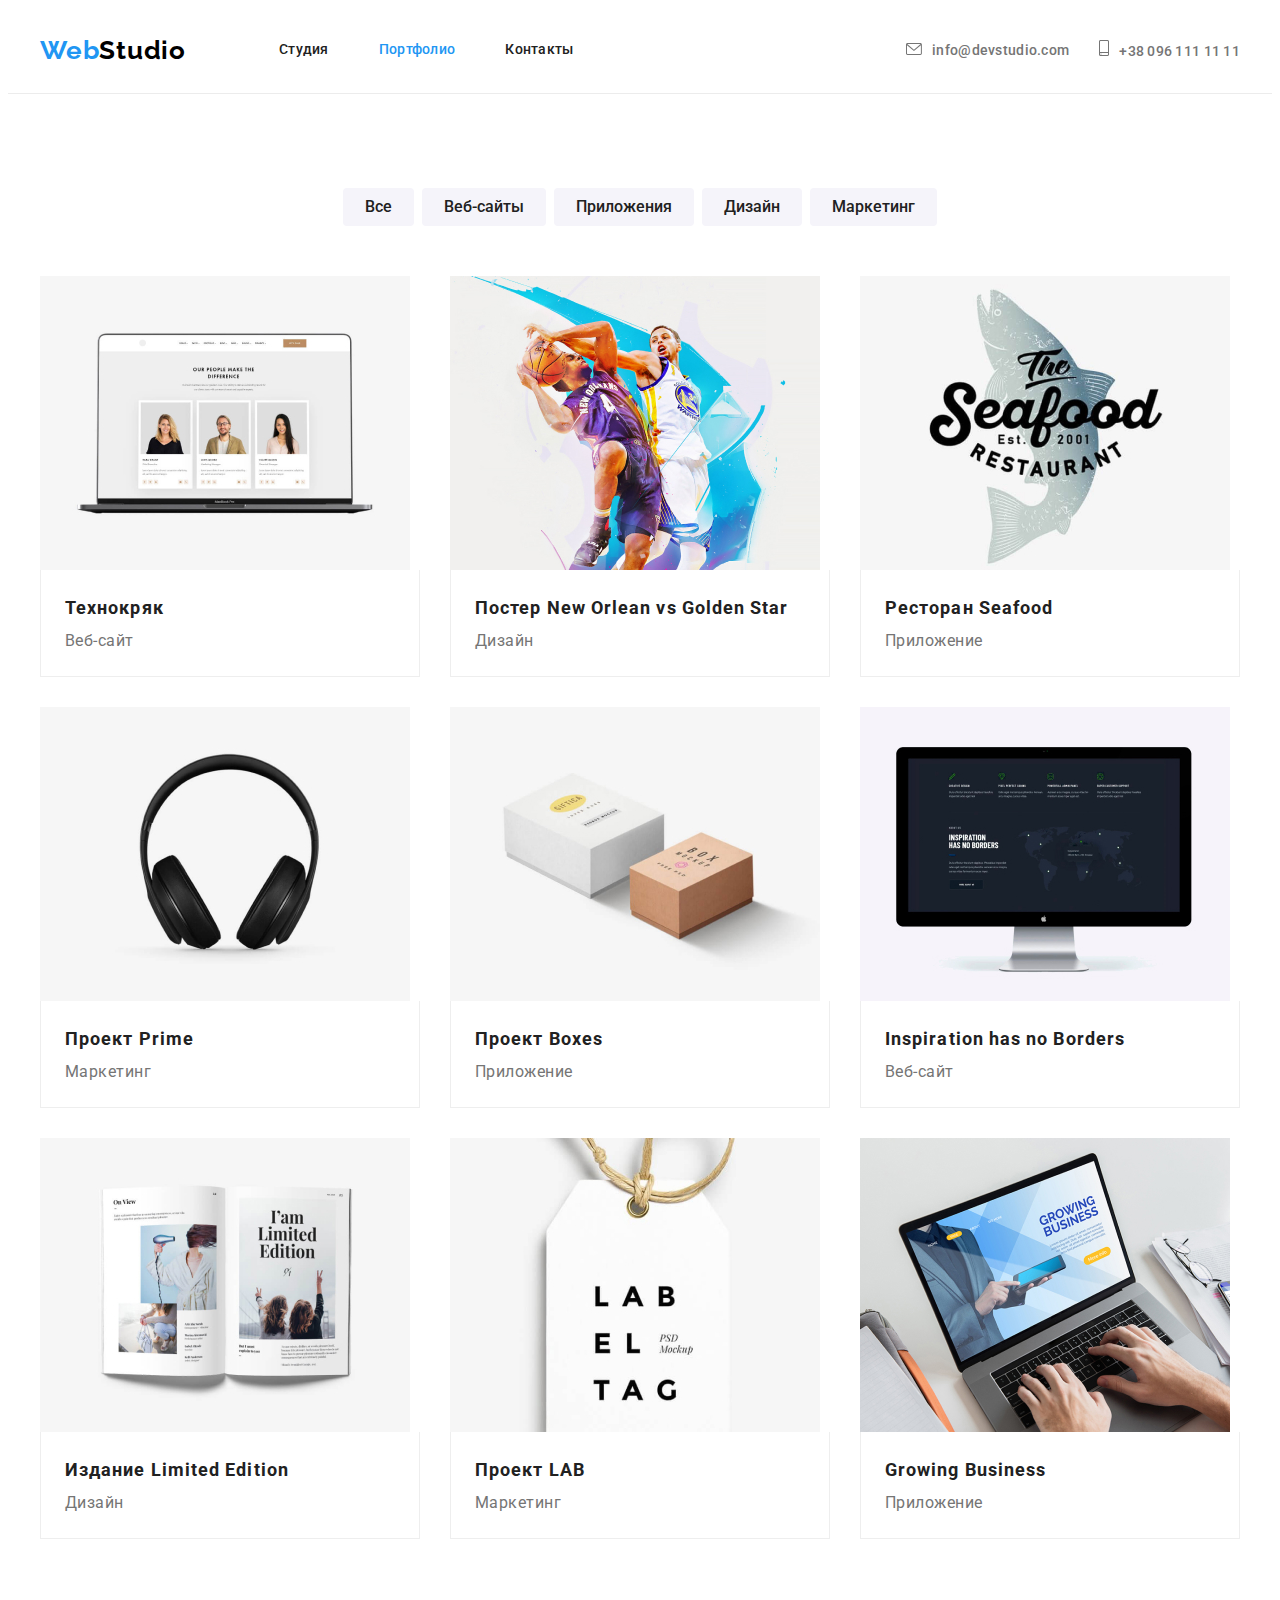
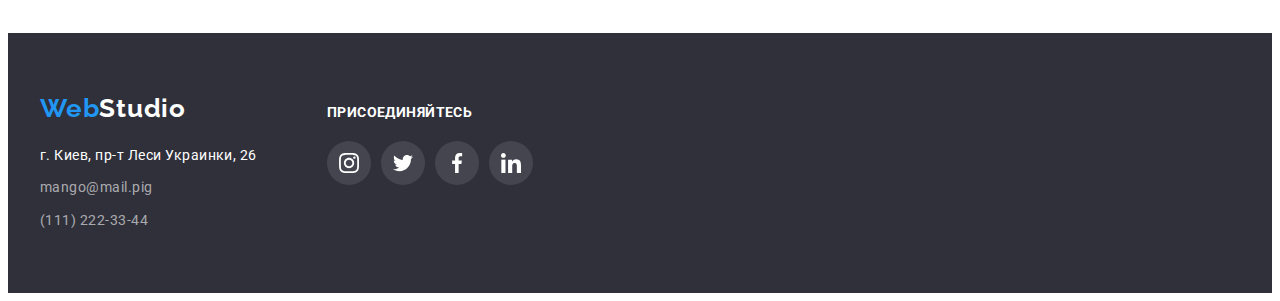
==== portfolio.html @ 0030f6b6 "hw-05.v1.0" ====
<!DOCTYPE html>
<html lang="ru">
  <head>
    <meta charset="UTF-8" />
    <meta http-equiv="X-UA-Compatible" content="IE=edge" />
    <meta name="viewport" content="width=device-width, initial-scale=1.0" />
    <title>Портфолио</title>
    <!-- шрифт шрифт Raleway 700 Roboto 400, 500, 700 и 900. -->
    <link rel="preconnect" href="https://fonts.googleapis.com" />
    <link rel="preconnect" href="https://fonts.gstatic.com" crossorigin />
    <link
      href="https://fonts.googleapis.com/css2?family=Raleway:wght@700&family=Roboto:wght@400;500;700;900&display=swap"
      rel="stylesheet"
    />
    <link rel="stylesheet" href="https://cdnjs.cloudflare.com/ajax/libs/modern-normalize/1.1.0/modern-normalize.min.css"
      integrity="sha512-wpPYUAdjBVSE4KJnH1VR1HeZfpl1ub8YT/NKx4PuQ5NmX2tKuGu6U/JRp5y+Y8XG2tV+wKQpNHVUX03MfMFn9Q=="
      crossorigin="anonymous" referrerpolicy="no-referrer" 
    />
    <!-- стили css -->
    <link href=css/styles.css rel=stylesheet>
  </head>
  <body>
    <header class="header">
      <div class="container header-container">
        <nav class="nav">
          <a class="logo link" href="./index.html"
            ><span class="logo-accent">Web</span>Studio</a
          >
          <ul class="nav-list list link">
            <li class="header-item">
              <a class="nav-link link" href="./index.html"> Студия </a>
            </li>
            <li class="header-item">
              <a class="nav-link current link" href="./portfolio.html">
                Портфолио
              </a>
            </li>
            <li class="header-item">
              <a class="nav-link link" href="Контакты"> Контакты </a>
            </li>
          </ul>
        </nav>
        <ul class="header-list list link">
          <li class="header-item-mail">
            <a class="header-mail link" href="mailto:info@devstudio.com">
              <svg class="icon-header-mail" width="16" height="12">
                <use href="./images/icons.svg#icon-envelope"></use>
              </svg>info@devstudio.com</a>
          </li>
          <li class="header-item-tel">
        
            <a class="header-tel link" href="tel:+380961111111">
              <svg class="icon-header-tel" width="10" height="16">
                <use href="./images/icons.svg#icon-smartphone"></use>
              </svg>+38 096 111 11 11</a>
          </li>
        </ul>
      </div>
    </header>

    <main>
      <section class="projects section">
        <div class="container filter">
          <h1></h1>
          <ul class="filter-list list">
            <li class="filter-list-item">
              <button class="button-filter" type="button">Все</button>
            </li>
            <li class="filter-list-item">
              <button class="button-filter" type="button">Веб-сайты</button>
            </li>
            <li class="filter-list-item">
              <button class="button-filter" type="button">Приложения</button>
            </li>
            <li class="filter-list-item">
              <button class="button-filter" type="button">Дизайн</button>
            </li>
            <li class="filter-list-item">
              <button class="button-filter" type="button">Маркетинг</button>
            </li>
          </ul>

          <!-- -------PROJECTS----- -->
          <h2 class="projects-title"></h2>
          <ul class="projects-list list">
            <li class="projects-item">
              <a class="projects-item-link link" href="">
              <img
                src="./portfolio/pr1.jpg"
                alt="ноутбук с изображением членов команды"
              />
              <div class="projects-item-content">
                <h3 class="projects-subtitle">Технокряк</h3>
                <p class="projects-text">Веб-сайт</p>
              </div>
              </a>
            </li>
            <li class="projects-item">
              <a class="projects-item-link link" href="">
              <img
                src="./portfolio/pr2.jpg"
                alt="два баскетболиста борются за мяч"
              />
              <div class="projects-item-content">
                <h3 class="projects-subtitle">
                  Постер New Orlean vs Golden Star
                </h3>
                <p class="projects-text">Дизайн</p>
              </div></a>
            </li>
            <li class="projects-item">
              <a class="projects-item-link link" href="">
              <img
                src="./portfolio/pr3.jpg"
                alt="лого ресторана с изобржением рыбы"
              />
              <div class="projects-item-content">
                <h3 class="projects-subtitle">Ресторан Seafood</h3>
                <p class="projects-text">Приложение</p>
              </div></a>
            </li>
            <li class="projects-item">
              <a class="projects-item-link link" href="">
              <img src="./portfolio/pr4.jpg" alt="черные студийные наушники" />
              <div class="projects-item-content">
                <h3 class="projects-subtitle">Проект Prime</h3>
                <p class="projects-text">Маркетинг</p>
              </div></a>
            </li>
            <li class="projects-item">
              <a class="projects-item-link link" href="">
              <img src="./portfolio/pr5.jpg" alt="две коробки" />
              <div class="projects-item-content">
                <h3 class="projects-subtitle">Проект Boxes</h3>
                <p class="projects-text">Приложение</p>
              </div></a>
            </li>
            <li class="projects-item">
              <a class="projects-item-link link" href="">
              <img src="./portfolio/pr6.jpg" alt="монитор с показаным сайтом" />
              <div class="projects-item-content">
                <h3 class="projects-subtitle">Inspiration has no Borders</h3>
                <p class="projects-text">Веб-сайт</p>
              </div></a>
            </li>
            <li class="projects-item">
              <a class="projects-item-link link" href="">
              <img
                src="./portfolio/pr7.jpg"
                alt="открытая книга с названием издания"
              />
              <div class="projects-item-content">
                <h3 class="projects-subtitle">Издание Limited Edition</h3>
                <p class="projects-text">Дизайн</p>
              </div></a>
            </li>
            <li class="projects-item">
              <a class="projects-item-link link" href="">
              <img src="./portfolio/pr8.jpg" alt="бирка проэкта" />
              <div class="projects-item-content">
                <h3 class="projects-subtitle">Проект LAB</h3>
                <p class="projects-text">Маркетинг</p>
              </div></a>
            </li>
            <li class="projects-item">
              <a class="projects-item-link link" href="">
              <img
                src="./portfolio/pr9.jpg"
                alt="ноутбук с загруженым прилоением на экранеи "
              />
              <div class="projects-item-content">
                <h3 class="projects-subtitle">Growing Business</h3>
                <p class="projects-text">Приложение</p>
              </div></a>
            </li>
          </ul>
        </div>
      </section>
    </main>

    <!--Подвал-->
    <footer class="footer">
      <div class="container footer-container">
        <!-- Лого -->
        <div class="footer-container-logo">
          <a class="logo-footer link" href="./index.html"><span class="logo-accent">Web</span>Studio</a>
    
          <address class="address">
            <p class="address-text">г. Киев, пр-т Леси Украинки, 26</p>
            <a class="address-mail link" href="malito:mango@mail.pig">mango@mail.pig</a>
    
            <a class="address-tel link" href="tel:(111)222-33-44">(111) 222-33-44</a>
          </address>
        </div>
    
        <!-- footer social -->
        <div class="footer-social">
          <p class="footer-text">присоединяйтесь</p>
          <ul class="footer-list list">
            <li class="footer-social-item">
              <a href="" class="footer-social-link">
                <svg class="footer-social-icon" width="20" height="20">
                  <use href="./images/icons.svg#icon-instagram"></use>
                </svg>
    
              </a>
            </li>
    
            <li class="footer-social-item">
              <a href="" class="footer-social-link">
                <svg class="footer-social-icon" width="20" height="20">
                  <use href="./images/icons.svg#icon-twitter"></use>
                </svg>
    
              </a>
            </li>
    
            <li class="footer-social-item">
              <a href="" class="footer-social-link">
                <svg class="footer-social-icon" width="20" height="20">
                  <use href="./images/icons.svg#icon-facebook"></use>
                </svg>
    
              </a>
            </li>
    
            <li class="footer-social-item">
              <a href="" class="footer-social-link">
                <svg class="footer-social-icon" width="20" height="20">
                  <use href="./images/icons.svg#icon-linkedin"></use>
                </svg>
    
              </a>
            </li>
          </ul>
        </div>
      </div>
    </footer>
  </body>
</html>
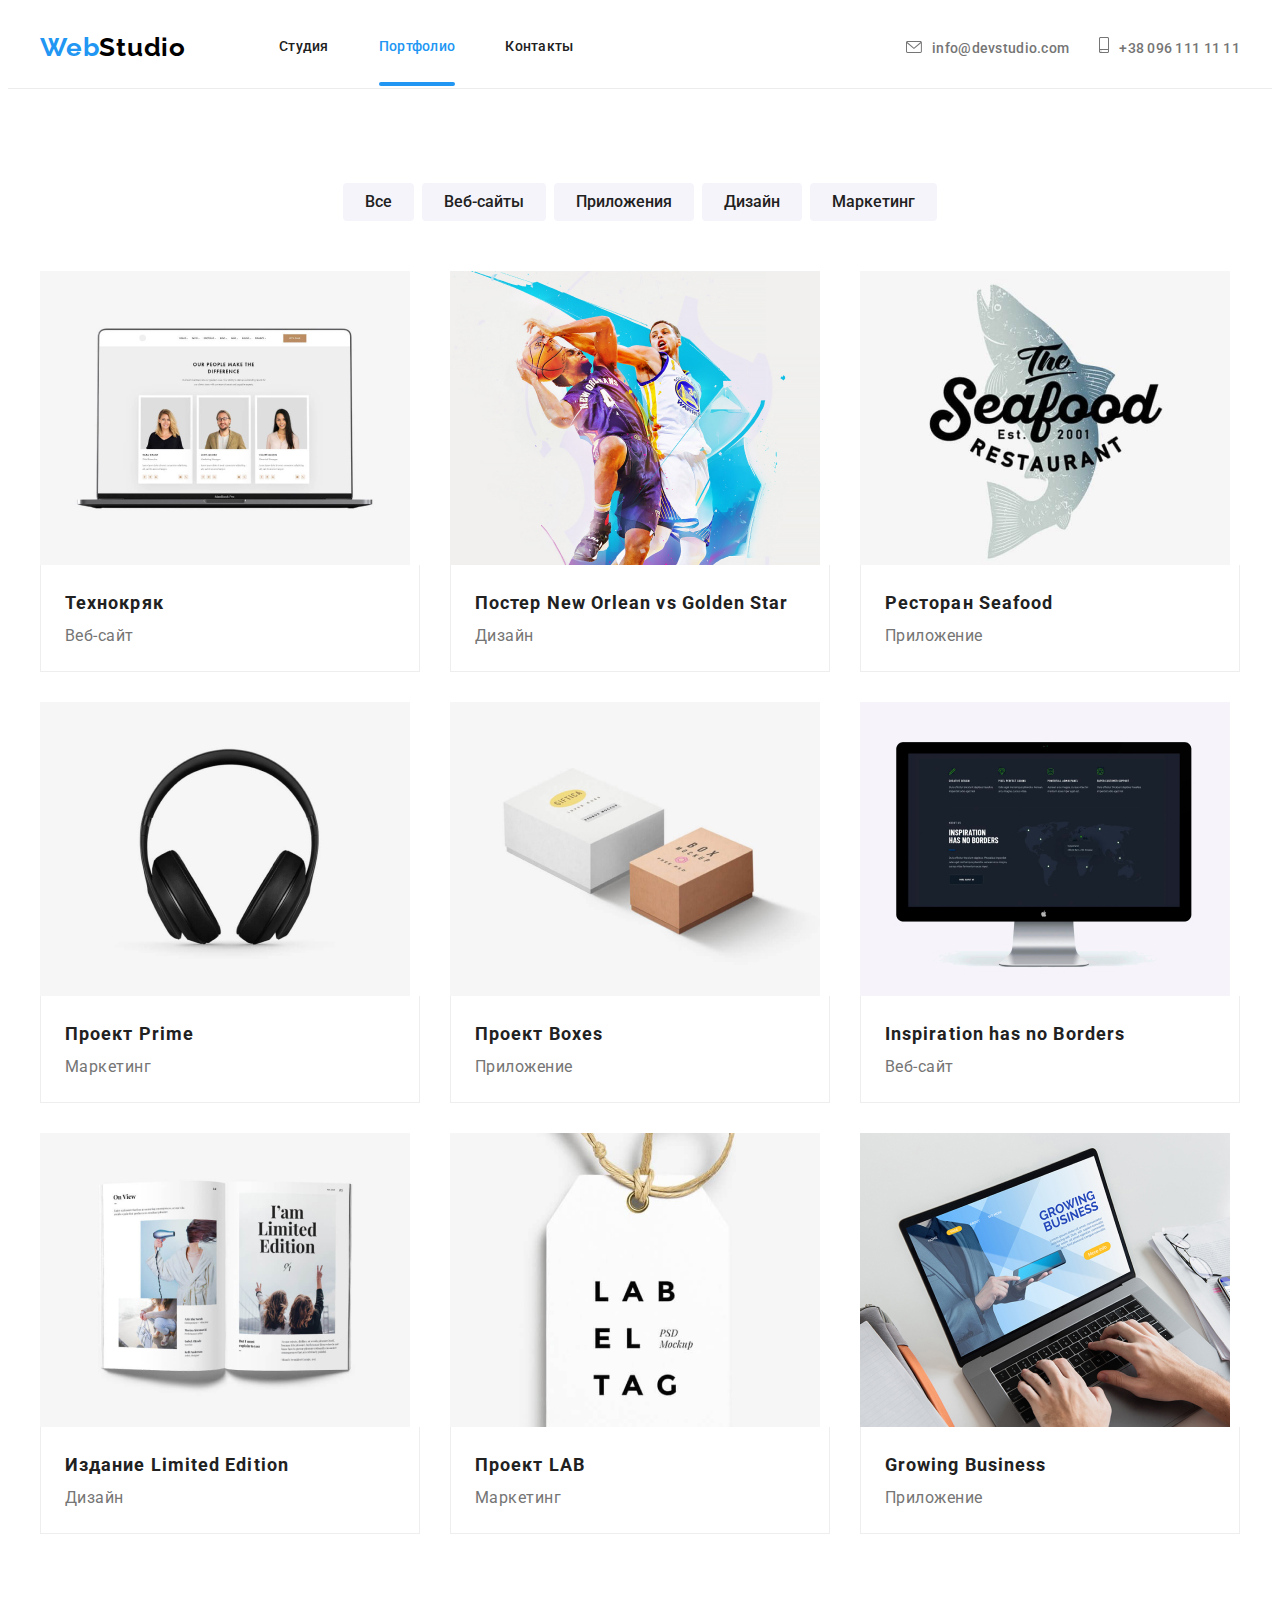
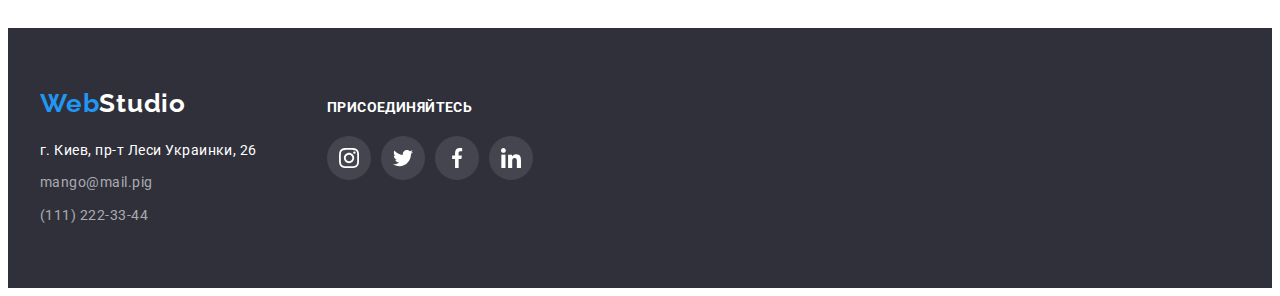
==== commit c326590f: "hw-05.v1.1" ====
--- a/portfolio.html
+++ b/portfolio.html
@@ -85,22 +85,32 @@
           <ul class="projects-list list">
             <li class="projects-item">
               <a class="projects-item-link link" href="">
-              <img
-                src="./portfolio/pr1.jpg"
-                alt="ноутбук с изображением членов команды"
-              />
+                <div class="projects-item-wrap">
+                  <img
+                    src="./portfolio/pr1.jpg"
+                    alt="ноутбук с изображением членов команды"
+                  />
+                  <p class="projects-top-text" >Технокряк это современная площадка распространения коронавируса. Компании используют эту платформу для цифрового
+                  шпионажа и атак на защищённые сервера конкурентов.
+                  </p>
+                </div>
+
               <div class="projects-item-content">
                 <h3 class="projects-subtitle">Технокряк</h3>
                 <p class="projects-text">Веб-сайт</p>
               </div>
               </a>
             </li>
-            <li class="projects-item">
-              <a class="projects-item-link link" href="">
+
+            <li class="projects-item">
+              <a class="projects-item-link link" href="">
+                <div class="projects-item-wrap">
               <img
                 src="./portfolio/pr2.jpg"
                 alt="два баскетболиста борются за мяч"
               />
+              <p class="projects-top-text"></p>
+            </div>
               <div class="projects-item-content">
                 <h3 class="projects-subtitle">
                   Постер New Orlean vs Golden Star
@@ -108,71 +118,100 @@
                 <p class="projects-text">Дизайн</p>
               </div></a>
             </li>
-            <li class="projects-item">
-              <a class="projects-item-link link" href="">
+
+            <li class="projects-item">
+              <a class="projects-item-link link" href="">
+                <div class="projects-item-wrap">
               <img
                 src="./portfolio/pr3.jpg"
                 alt="лого ресторана с изобржением рыбы"
               />
+              <p class="projects-top-text"></p>
+              </div>
               <div class="projects-item-content">
                 <h3 class="projects-subtitle">Ресторан Seafood</h3>
                 <p class="projects-text">Приложение</p>
               </div></a>
             </li>
-            <li class="projects-item">
-              <a class="projects-item-link link" href="">
+
+            <li class="projects-item">
+              <a class="projects-item-link link" href="">
+                <div class="projects-item-wrap">
               <img src="./portfolio/pr4.jpg" alt="черные студийные наушники" />
+              <p class="projects-top-text"></p>
+            </div>
               <div class="projects-item-content">
                 <h3 class="projects-subtitle">Проект Prime</h3>
                 <p class="projects-text">Маркетинг</p>
               </div></a>
             </li>
-            <li class="projects-item">
-              <a class="projects-item-link link" href="">
+
+            <li class="projects-item">
+              <a class="projects-item-link link" href="">
+                <div class="projects-item-wrap">
               <img src="./portfolio/pr5.jpg" alt="две коробки" />
+                  <p class="projects-top-text"></p>
+            </div>
               <div class="projects-item-content">
                 <h3 class="projects-subtitle">Проект Boxes</h3>
                 <p class="projects-text">Приложение</p>
               </div></a>
             </li>
-            <li class="projects-item">
-              <a class="projects-item-link link" href="">
+
+            <li class="projects-item">
+              <a class="projects-item-link link" href="">
+                <div class="projects-item-wrap">
               <img src="./portfolio/pr6.jpg" alt="монитор с показаным сайтом" />
+              <p class="projects-top-text"></p>
+            </div>
               <div class="projects-item-content">
                 <h3 class="projects-subtitle">Inspiration has no Borders</h3>
                 <p class="projects-text">Веб-сайт</p>
               </div></a>
             </li>
-            <li class="projects-item">
-              <a class="projects-item-link link" href="">
+
+            <li class="projects-item">
+              <a class="projects-item-link link" href="">
+                <div class="projects-item-wrap">
               <img
                 src="./portfolio/pr7.jpg"
                 alt="открытая книга с названием издания"
               />
+              <p class="projects-top-text"></p>
+            </div>
               <div class="projects-item-content">
                 <h3 class="projects-subtitle">Издание Limited Edition</h3>
                 <p class="projects-text">Дизайн</p>
               </div></a>
             </li>
-            <li class="projects-item">
-              <a class="projects-item-link link" href="">
-              <img src="./portfolio/pr8.jpg" alt="бирка проэкта" />
+
+            <li class="projects-item">
+              <a class="projects-item-link link" href="">
+                <div class="projects-item-wrap">
+              <img src="./portfolio/pr8.jpg" alt="бирка проэкта"/>
+              <p class="projects-top-text"></p>
+            </div>
               <div class="projects-item-content">
                 <h3 class="projects-subtitle">Проект LAB</h3>
                 <p class="projects-text">Маркетинг</p>
               </div></a>
             </li>
-            <li class="projects-item">
-              <a class="projects-item-link link" href="">
+
+            <li class="projects-item">
+              <a class="projects-item-link link" href="">
+                <div class="projects-item-wrap">
               <img
                 src="./portfolio/pr9.jpg"
                 alt="ноутбук с загруженым прилоением на экранеи "
               />
+              <p class="projects-top-text"></p>
+            </div>
               <div class="projects-item-content">
                 <h3 class="projects-subtitle">Growing Business</h3>
                 <p class="projects-text">Приложение</p>
               </div></a>
             </li>
+
           </ul>
         </div>
       </section>
@@ -236,5 +275,6 @@
         </div>
       </div>
     </footer>
+    
   </body>
 </html>
